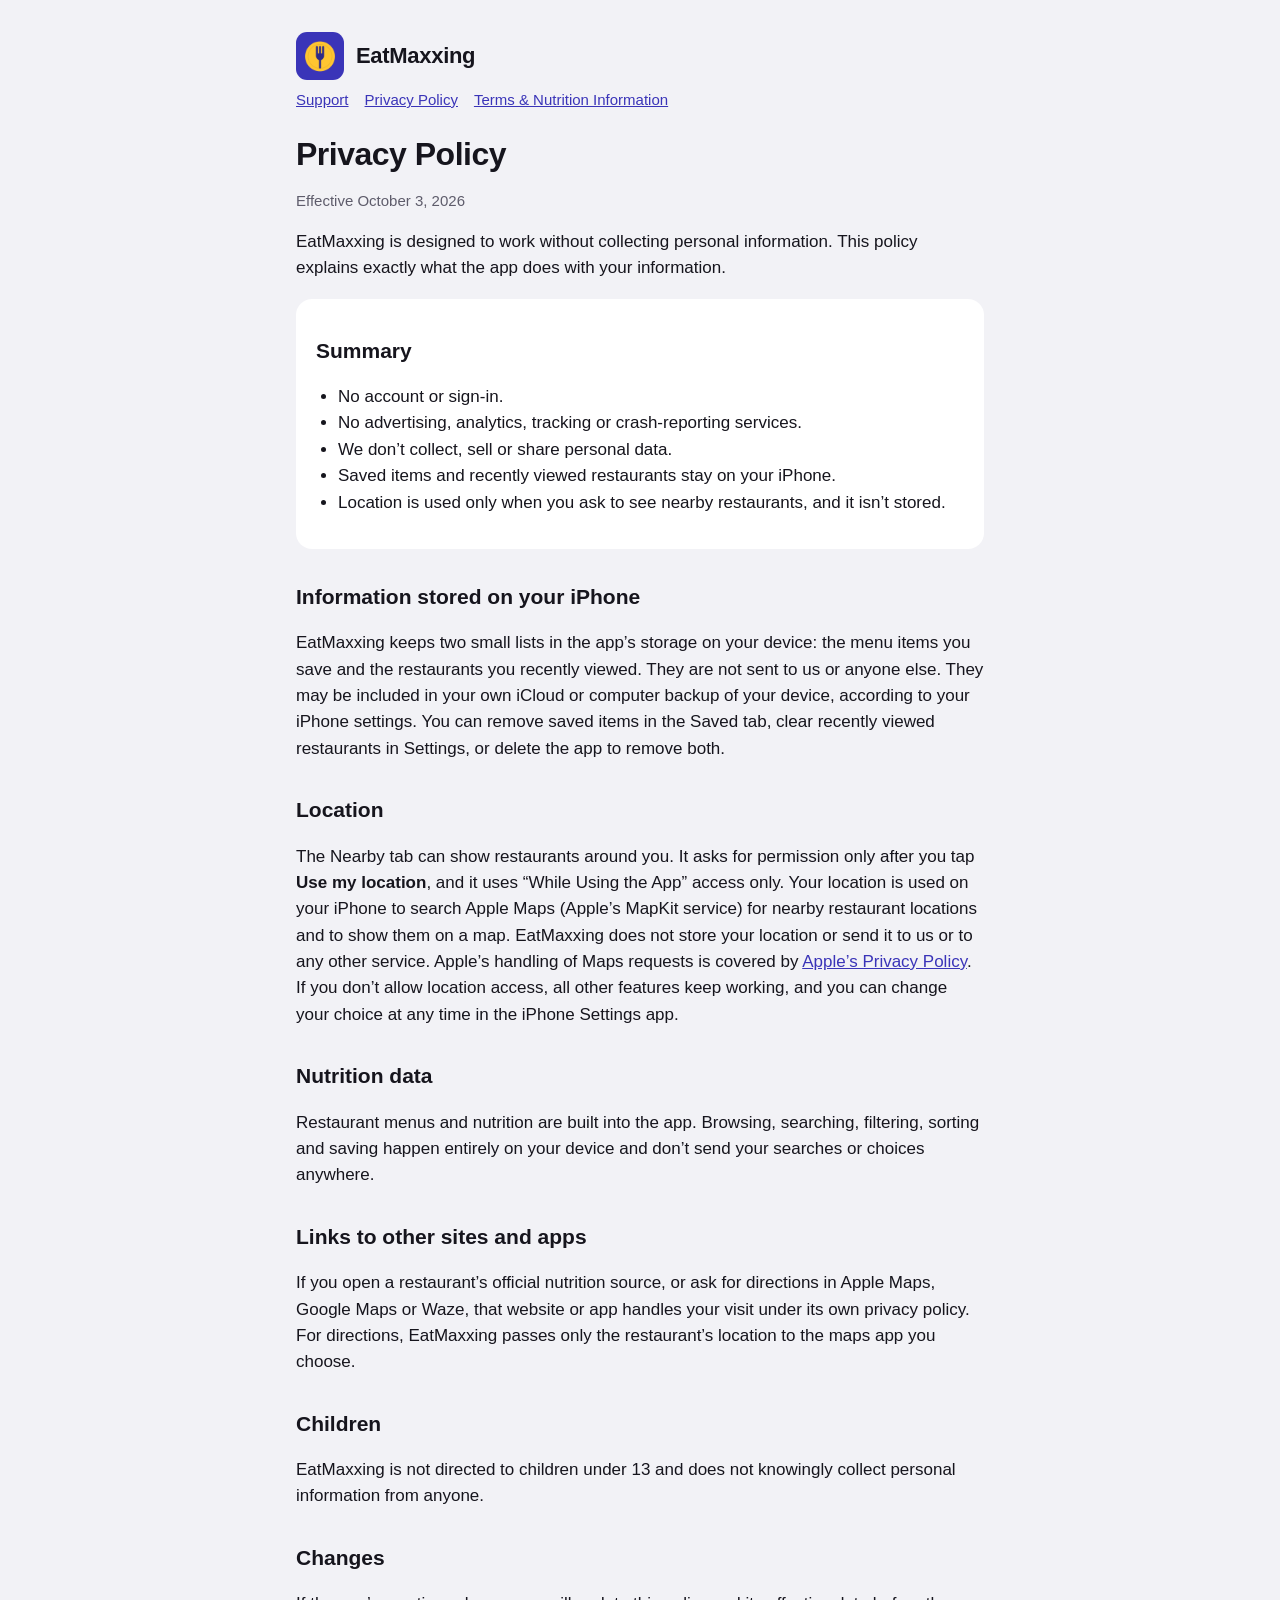
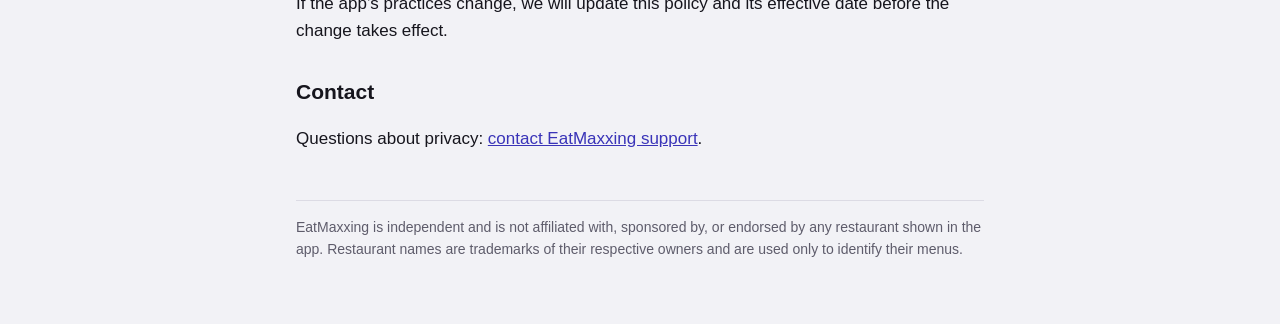
==== privacy.html @ 1b95619a "Publish EatMaxxing support, privacy and terms pages Co-Authored-By: Claude Opus 5.5 <noreply@anthrop" ====
<!doctype html>
<html lang="en">
<head>
<meta charset="utf-8">
<meta name="viewport" content="width=device-width, initial-scale=1">
<title>EatMaxxing Privacy Policy</title>
<meta name="description" content="How the EatMaxxing iPhone app handles your information.">
<link rel="icon" href="icon.png">
<link rel="stylesheet" href="style.css">
</head>
<body>
<main>
<header><img src="icon.png" alt=""><a href="index.html">EatMaxxing</a></header>
<nav><a href="support.html">Support</a><a href="privacy.html">Privacy Policy</a><a href="terms.html">Terms &amp; Nutrition Information</a></nav>
<h1>Privacy Policy</h1>
<p class="muted">Effective October 3, 2026</p>
<p>EatMaxxing is designed to work without collecting personal information. This policy explains exactly what the app does with your information.</p>
<section class="card">
<h2>Summary</h2>
<ul>
<li>No account or sign-in.</li>
<li>No advertising, analytics, tracking or crash-reporting services.</li>
<li>We don’t collect, sell or share personal data.</li>
<li>Saved items and recently viewed restaurants stay on your iPhone.</li>
<li>Location is used only when you ask to see nearby restaurants, and it isn’t stored.</li>
</ul>
</section>
<h2>Information stored on your iPhone</h2>
<p>EatMaxxing keeps two small lists in the app’s storage on your device: the menu items you save and the restaurants you recently viewed. They are not sent to us or anyone else. They may be included in your own iCloud or computer backup of your device, according to your iPhone settings. You can remove saved items in the Saved tab, clear recently viewed restaurants in Settings, or delete the app to remove both.</p>
<h2>Location</h2>
<p>The Nearby tab can show restaurants around you. It asks for permission only after you tap <strong>Use my location</strong>, and it uses “While Using the App” access only. Your location is used on your iPhone to search Apple Maps (Apple’s MapKit service) for nearby restaurant locations and to show them on a map. EatMaxxing does not store your location or send it to us or to any other service. Apple’s handling of Maps requests is covered by <a href="https://www.apple.com/legal/privacy/">Apple’s Privacy Policy</a>. If you don’t allow location access, all other features keep working, and you can change your choice at any time in the iPhone Settings app.</p>
<h2>Nutrition data</h2>
<p>Restaurant menus and nutrition are built into the app. Browsing, searching, filtering, sorting and saving happen entirely on your device and don’t send your searches or choices anywhere.</p>
<h2>Links to other sites and apps</h2>
<p>If you open a restaurant’s official nutrition source, or ask for directions in Apple Maps, Google Maps or Waze, that website or app handles your visit under its own privacy policy. For directions, EatMaxxing passes only the restaurant’s location to the maps app you choose.</p>
<h2>Children</h2>
<p>EatMaxxing is not directed to children under 13 and does not knowingly collect personal information from anyone.</p>
<h2>Changes</h2>
<p>If the app’s practices change, we will update this policy and its effective date before the change takes effect.</p>
<h2>Contact</h2>
<p>Questions about privacy: <a href="support.html">contact EatMaxxing support</a>.</p>
<footer>EatMaxxing is independent and is not affiliated with, sponsored by, or endorsed by any restaurant shown in the app. Restaurant names are trademarks of their respective owners and are used only to identify their menus.</footer>
</main></body></html>
---- style.css ----
:root { --bg: #F2F2F6; --card: #FFFFFF; --text: #16151D; --muted: #5E5C6B; --line: #DCDBE4; --accent: #3A34B8; --yolk: #FFC531; }
@media (prefers-color-scheme: dark) { :root { --bg: #000000; --card: #17161D; --text: #F5F4FA; --muted: #A6A4B6; --line: #2E2D38; --accent: #B4AFFF; } }
* { box-sizing: border-box; }
body { margin: 0; background: var(--bg); color: var(--text); font: 17px/1.55 -apple-system, BlinkMacSystemFont, "SF Pro Text", "Helvetica Neue", Arial, sans-serif; -webkit-text-size-adjust: 100%; }
main { max-width: 720px; margin: 0 auto; padding: 32px 16px 64px; }
header { display: flex; align-items: center; gap: 12px; margin-bottom: 8px; }
header img { width: 48px; height: 48px; border-radius: 11px; }
header a { color: var(--text); text-decoration: none; font-weight: 800; font-size: 22px; letter-spacing: -0.3px; }
nav { display: flex; flex-wrap: wrap; gap: 16px; margin: 0 0 24px; font-size: 15px; }
h1 { font-size: 32px; line-height: 1.2; margin: 24px 0 4px; letter-spacing: -0.5px; }
h2 { font-size: 21px; margin: 32px 0 8px; }
p, li { color: var(--text); }
.muted { color: var(--muted); font-size: 15px; }
a { color: var(--accent); }
section.card { background: var(--card); border-radius: 16px; padding: 4px 20px 16px; margin: 16px 0; }
ul { padding-left: 22px; }
footer { margin-top: 48px; border-top: 1px solid var(--line); padding-top: 16px; font-size: 14px; color: var(--muted); }
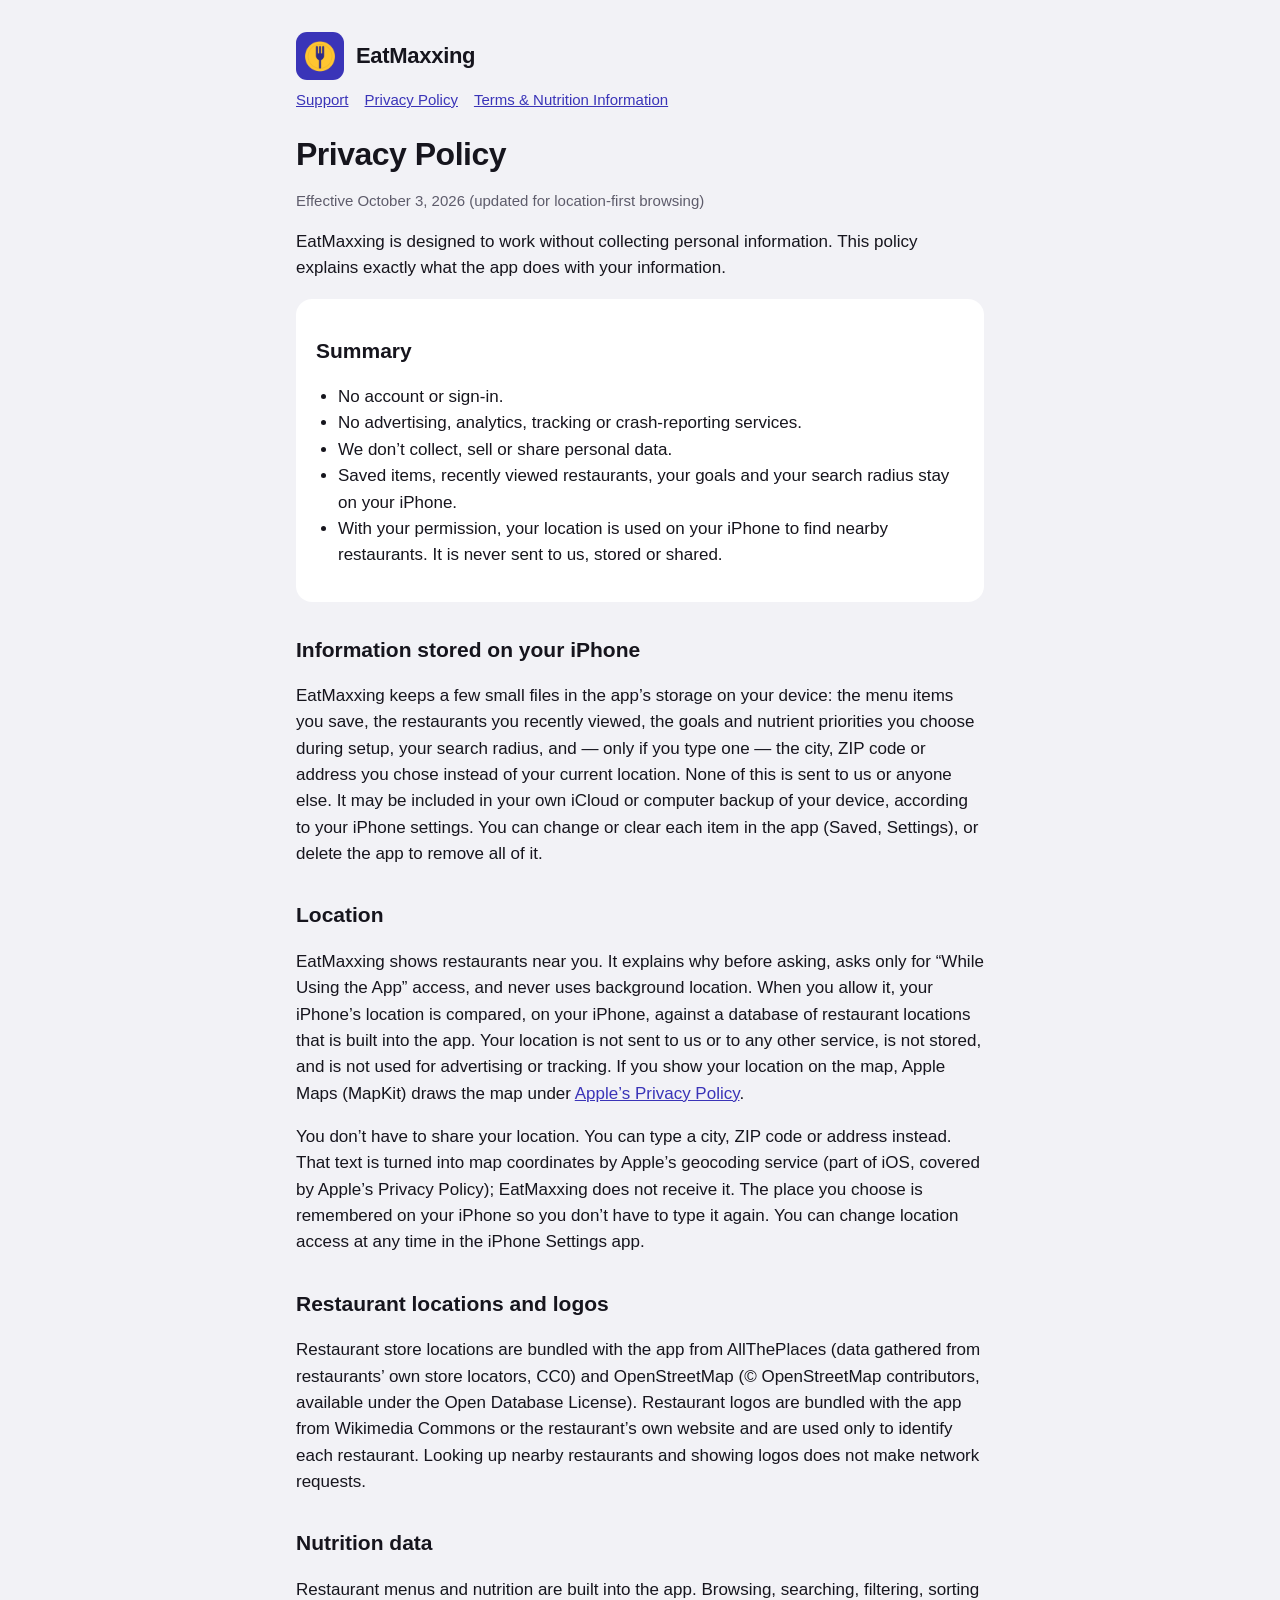
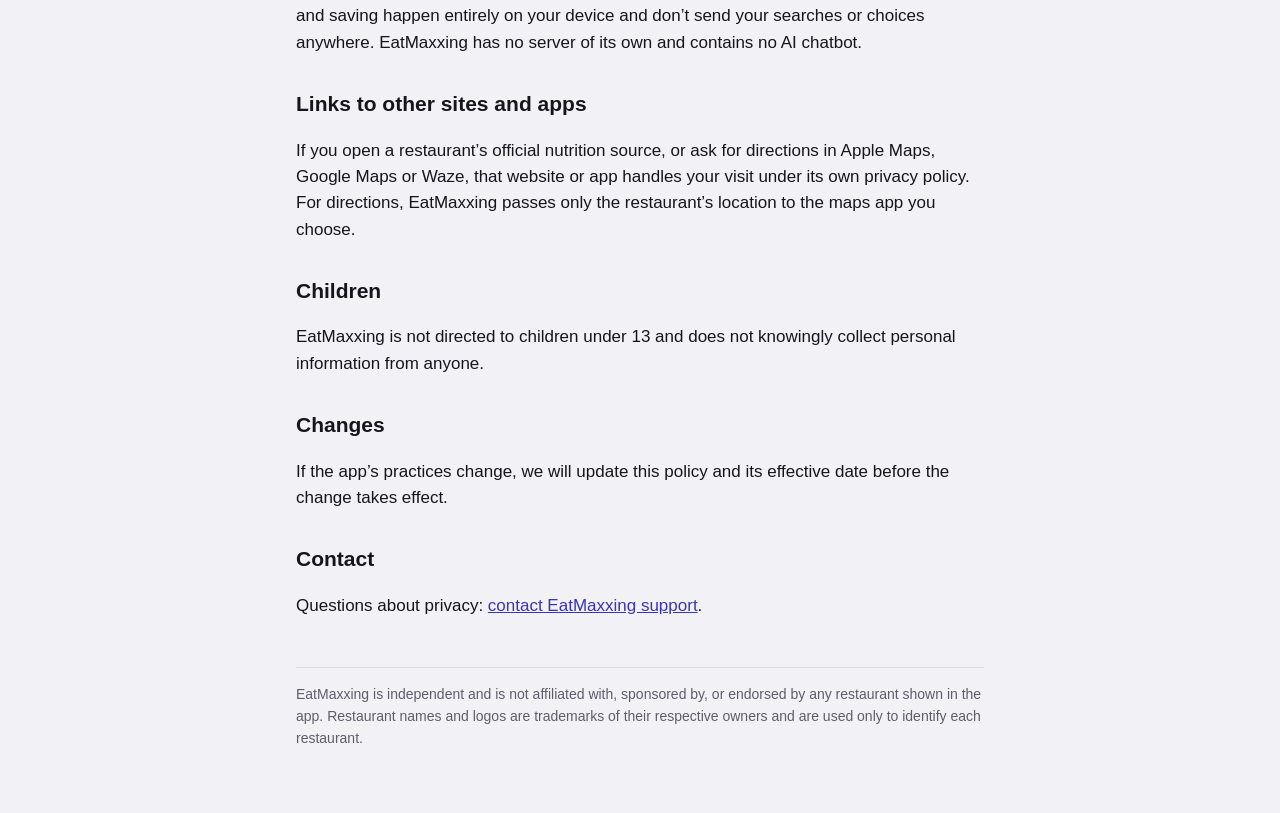
==== commit feb1a0c2: "Update for location-first EatMaxxing: privacy (on-device location, typed places, goals), support FAQ" ====
--- a/privacy.html
+++ b/privacy.html
@@ -13,7 +13,7 @@
 <header><img src="icon.png" alt=""><a href="index.html">EatMaxxing</a></header>
 <nav><a href="support.html">Support</a><a href="privacy.html">Privacy Policy</a><a href="terms.html">Terms &amp; Nutrition Information</a></nav>
 <h1>Privacy Policy</h1>
-<p class="muted">Effective October 3, 2026</p>
+<p class="muted">Effective October 3, 2026 (updated for location-first browsing)</p>
 <p>EatMaxxing is designed to work without collecting personal information. This policy explains exactly what the app does with your information.</p>
 <section class="card">
 <h2>Summary</h2>
@@ -21,16 +21,19 @@
 <li>No account or sign-in.</li>
 <li>No advertising, analytics, tracking or crash-reporting services.</li>
 <li>We don’t collect, sell or share personal data.</li>
-<li>Saved items and recently viewed restaurants stay on your iPhone.</li>
-<li>Location is used only when you ask to see nearby restaurants, and it isn’t stored.</li>
+<li>Saved items, recently viewed restaurants, your goals and your search radius stay on your iPhone.</li>
+<li>With your permission, your location is used on your iPhone to find nearby restaurants. It is never sent to us, stored or shared.</li>
 </ul>
 </section>
 <h2>Information stored on your iPhone</h2>
-<p>EatMaxxing keeps two small lists in the app’s storage on your device: the menu items you save and the restaurants you recently viewed. They are not sent to us or anyone else. They may be included in your own iCloud or computer backup of your device, according to your iPhone settings. You can remove saved items in the Saved tab, clear recently viewed restaurants in Settings, or delete the app to remove both.</p>
+<p>EatMaxxing keeps a few small files in the app’s storage on your device: the menu items you save, the restaurants you recently viewed, the goals and nutrient priorities you choose during setup, your search radius, and — only if you type one — the city, ZIP code or address you chose instead of your current location. None of this is sent to us or anyone else. It may be included in your own iCloud or computer backup of your device, according to your iPhone settings. You can change or clear each item in the app (Saved, Settings), or delete the app to remove all of it.</p>
 <h2>Location</h2>
-<p>The Nearby tab can show restaurants around you. It asks for permission only after you tap <strong>Use my location</strong>, and it uses “While Using the App” access only. Your location is used on your iPhone to search Apple Maps (Apple’s MapKit service) for nearby restaurant locations and to show them on a map. EatMaxxing does not store your location or send it to us or to any other service. Apple’s handling of Maps requests is covered by <a href="https://www.apple.com/legal/privacy/">Apple’s Privacy Policy</a>. If you don’t allow location access, all other features keep working, and you can change your choice at any time in the iPhone Settings app.</p>
+<p>EatMaxxing shows restaurants near you. It explains why before asking, asks only for “While Using the App” access, and never uses background location. When you allow it, your iPhone’s location is compared, on your iPhone, against a database of restaurant locations that is built into the app. Your location is not sent to us or to any other service, is not stored, and is not used for advertising or tracking. If you show your location on the map, Apple Maps (MapKit) draws the map under <a href="https://www.apple.com/legal/privacy/">Apple’s Privacy Policy</a>.</p>
+<p>You don’t have to share your location. You can type a city, ZIP code or address instead. That text is turned into map coordinates by Apple’s geocoding service (part of iOS, covered by Apple’s Privacy Policy); EatMaxxing does not receive it. The place you choose is remembered on your iPhone so you don’t have to type it again. You can change location access at any time in the iPhone Settings app.</p>
+<h2>Restaurant locations and logos</h2>
+<p>Restaurant store locations are bundled with the app from AllThePlaces (data gathered from restaurants’ own store locators, CC0) and OpenStreetMap (© OpenStreetMap contributors, available under the Open Database License). Restaurant logos are bundled with the app from Wikimedia Commons or the restaurant’s own website and are used only to identify each restaurant. Looking up nearby restaurants and showing logos does not make network requests.</p>
 <h2>Nutrition data</h2>
-<p>Restaurant menus and nutrition are built into the app. Browsing, searching, filtering, sorting and saving happen entirely on your device and don’t send your searches or choices anywhere.</p>
+<p>Restaurant menus and nutrition are built into the app. Browsing, searching, filtering, sorting and saving happen entirely on your device and don’t send your searches or choices anywhere. EatMaxxing has no server of its own and contains no AI chatbot.</p>
 <h2>Links to other sites and apps</h2>
 <p>If you open a restaurant’s official nutrition source, or ask for directions in Apple Maps, Google Maps or Waze, that website or app handles your visit under its own privacy policy. For directions, EatMaxxing passes only the restaurant’s location to the maps app you choose.</p>
 <h2>Children</h2>
@@ -39,5 +42,5 @@
 <p>If the app’s practices change, we will update this policy and its effective date before the change takes effect.</p>
 <h2>Contact</h2>
 <p>Questions about privacy: <a href="support.html">contact EatMaxxing support</a>.</p>
-<footer>EatMaxxing is independent and is not affiliated with, sponsored by, or endorsed by any restaurant shown in the app. Restaurant names are trademarks of their respective owners and are used only to identify their menus.</footer>
+<footer>EatMaxxing is independent and is not affiliated with, sponsored by, or endorsed by any restaurant shown in the app. Restaurant names and logos are trademarks of their respective owners and are used only to identify each restaurant.</footer>
 </main></body></html>
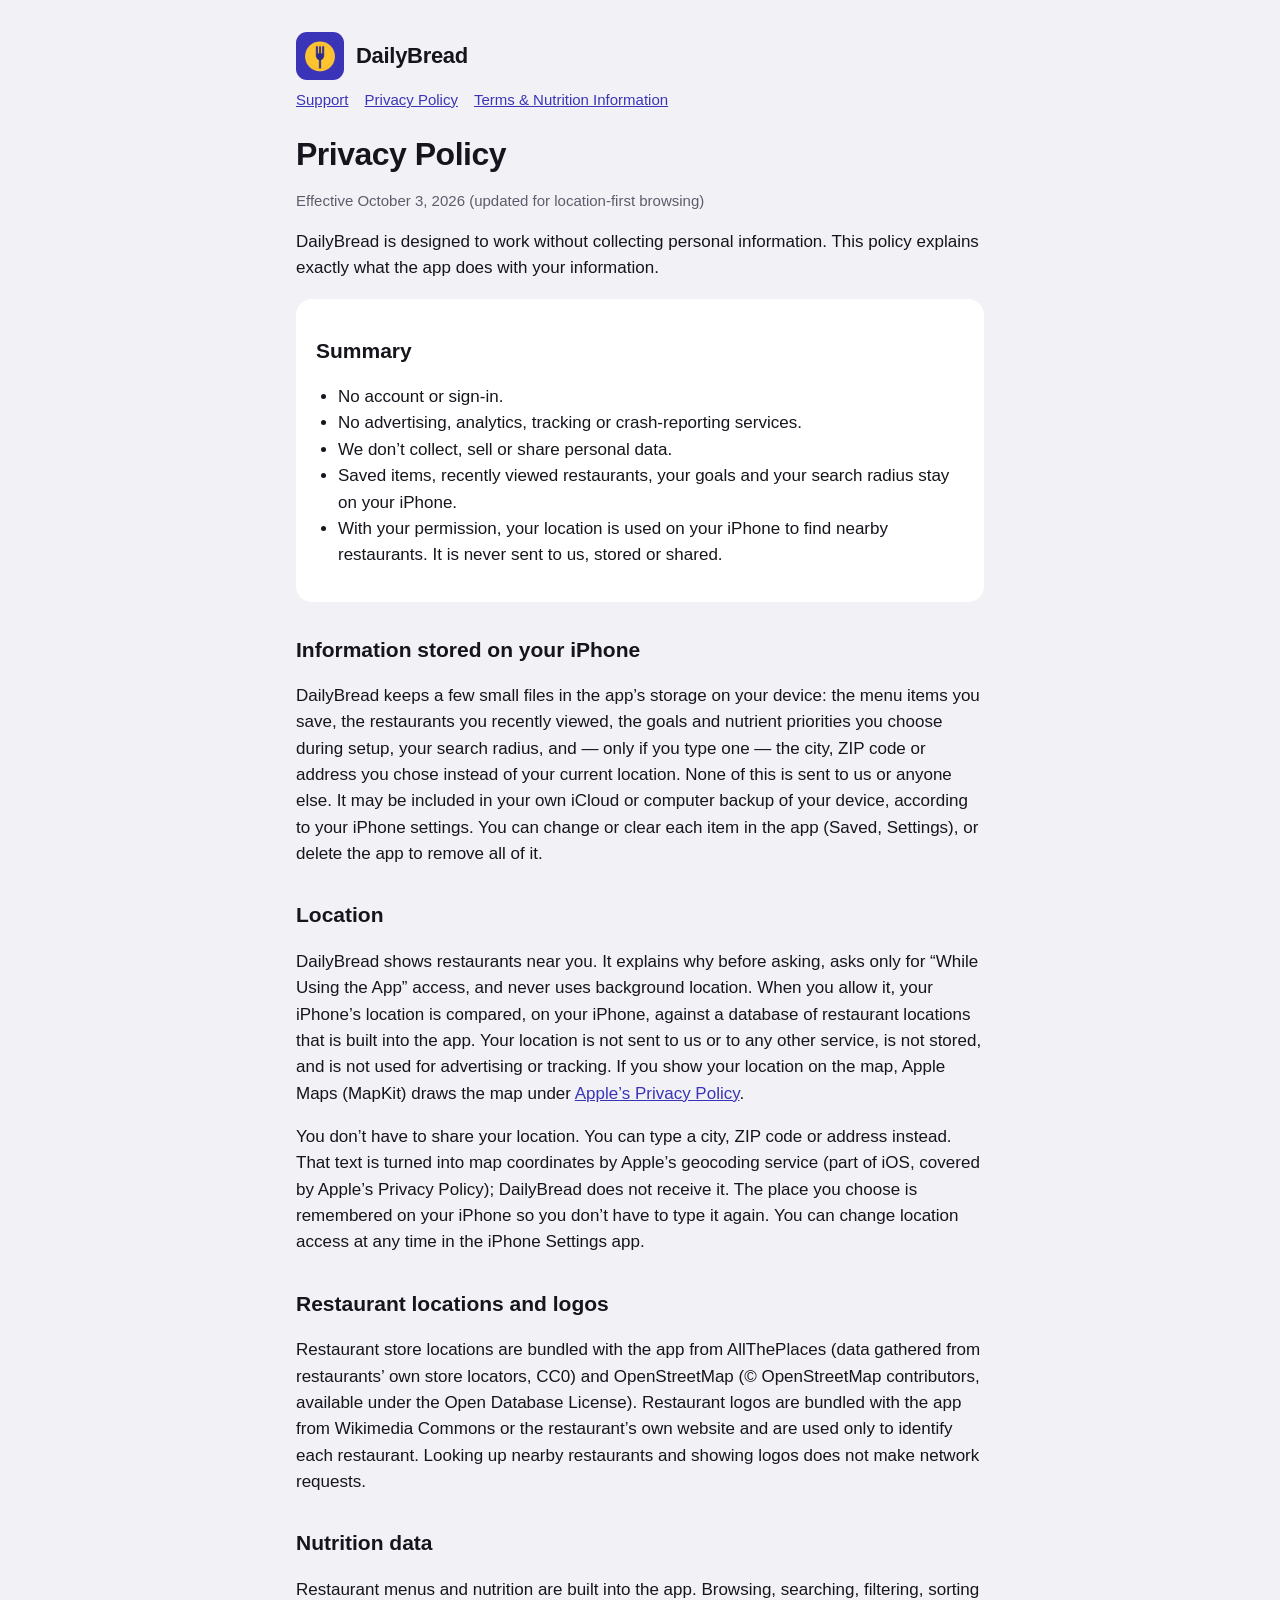
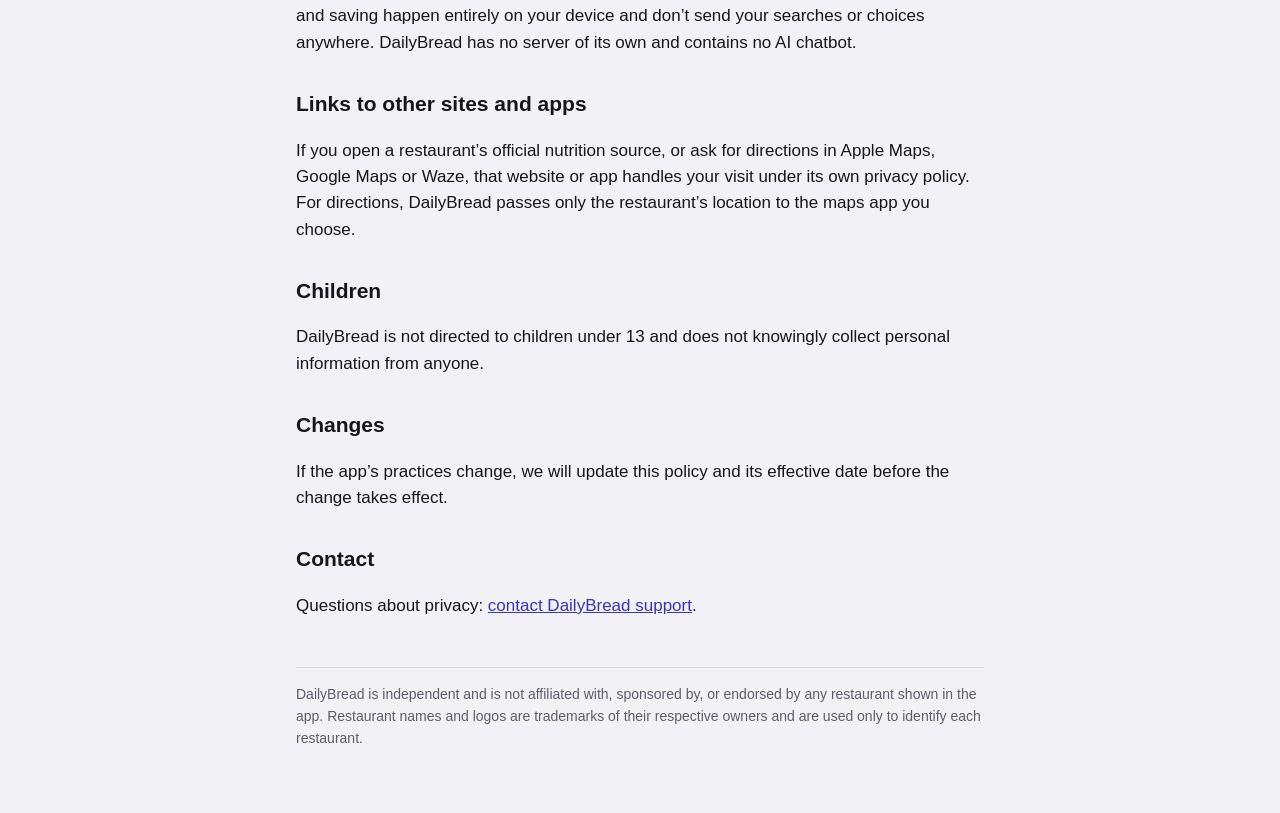
==== commit 2cd89263: "Rename privacy policy branding to DailyBread" ====
--- a/privacy.html
+++ b/privacy.html
@@ -3,18 +3,18 @@
 <head>
 <meta charset="utf-8">
 <meta name="viewport" content="width=device-width, initial-scale=1">
-<title>EatMaxxing Privacy Policy</title>
-<meta name="description" content="How the EatMaxxing iPhone app handles your information.">
+<title>DailyBread Privacy Policy</title>
+<meta name="description" content="How the DailyBread iPhone app handles your information.">
 <link rel="icon" href="icon.png">
 <link rel="stylesheet" href="style.css">
 </head>
 <body>
 <main>
-<header><img src="icon.png" alt=""><a href="index.html">EatMaxxing</a></header>
+<header><img src="icon.png" alt=""><a href="index.html">DailyBread</a></header>
 <nav><a href="support.html">Support</a><a href="privacy.html">Privacy Policy</a><a href="terms.html">Terms &amp; Nutrition Information</a></nav>
 <h1>Privacy Policy</h1>
 <p class="muted">Effective October 3, 2026 (updated for location-first browsing)</p>
-<p>EatMaxxing is designed to work without collecting personal information. This policy explains exactly what the app does with your information.</p>
+<p>DailyBread is designed to work without collecting personal information. This policy explains exactly what the app does with your information.</p>
 <section class="card">
 <h2>Summary</h2>
 <ul>
@@ -26,21 +26,21 @@
 </ul>
 </section>
 <h2>Information stored on your iPhone</h2>
-<p>EatMaxxing keeps a few small files in the app’s storage on your device: the menu items you save, the restaurants you recently viewed, the goals and nutrient priorities you choose during setup, your search radius, and — only if you type one — the city, ZIP code or address you chose instead of your current location. None of this is sent to us or anyone else. It may be included in your own iCloud or computer backup of your device, according to your iPhone settings. You can change or clear each item in the app (Saved, Settings), or delete the app to remove all of it.</p>
+<p>DailyBread keeps a few small files in the app’s storage on your device: the menu items you save, the restaurants you recently viewed, the goals and nutrient priorities you choose during setup, your search radius, and — only if you type one — the city, ZIP code or address you chose instead of your current location. None of this is sent to us or anyone else. It may be included in your own iCloud or computer backup of your device, according to your iPhone settings. You can change or clear each item in the app (Saved, Settings), or delete the app to remove all of it.</p>
 <h2>Location</h2>
-<p>EatMaxxing shows restaurants near you. It explains why before asking, asks only for “While Using the App” access, and never uses background location. When you allow it, your iPhone’s location is compared, on your iPhone, against a database of restaurant locations that is built into the app. Your location is not sent to us or to any other service, is not stored, and is not used for advertising or tracking. If you show your location on the map, Apple Maps (MapKit) draws the map under <a href="https://www.apple.com/legal/privacy/">Apple’s Privacy Policy</a>.</p>
-<p>You don’t have to share your location. You can type a city, ZIP code or address instead. That text is turned into map coordinates by Apple’s geocoding service (part of iOS, covered by Apple’s Privacy Policy); EatMaxxing does not receive it. The place you choose is remembered on your iPhone so you don’t have to type it again. You can change location access at any time in the iPhone Settings app.</p>
+<p>DailyBread shows restaurants near you. It explains why before asking, asks only for “While Using the App” access, and never uses background location. When you allow it, your iPhone’s location is compared, on your iPhone, against a database of restaurant locations that is built into the app. Your location is not sent to us or to any other service, is not stored, and is not used for advertising or tracking. If you show your location on the map, Apple Maps (MapKit) draws the map under <a href="https://www.apple.com/legal/privacy/">Apple’s Privacy Policy</a>.</p>
+<p>You don’t have to share your location. You can type a city, ZIP code or address instead. That text is turned into map coordinates by Apple’s geocoding service (part of iOS, covered by Apple’s Privacy Policy); DailyBread does not receive it. The place you choose is remembered on your iPhone so you don’t have to type it again. You can change location access at any time in the iPhone Settings app.</p>
 <h2>Restaurant locations and logos</h2>
 <p>Restaurant store locations are bundled with the app from AllThePlaces (data gathered from restaurants’ own store locators, CC0) and OpenStreetMap (© OpenStreetMap contributors, available under the Open Database License). Restaurant logos are bundled with the app from Wikimedia Commons or the restaurant’s own website and are used only to identify each restaurant. Looking up nearby restaurants and showing logos does not make network requests.</p>
 <h2>Nutrition data</h2>
-<p>Restaurant menus and nutrition are built into the app. Browsing, searching, filtering, sorting and saving happen entirely on your device and don’t send your searches or choices anywhere. EatMaxxing has no server of its own and contains no AI chatbot.</p>
+<p>Restaurant menus and nutrition are built into the app. Browsing, searching, filtering, sorting and saving happen entirely on your device and don’t send your searches or choices anywhere. DailyBread has no server of its own and contains no AI chatbot.</p>
 <h2>Links to other sites and apps</h2>
-<p>If you open a restaurant’s official nutrition source, or ask for directions in Apple Maps, Google Maps or Waze, that website or app handles your visit under its own privacy policy. For directions, EatMaxxing passes only the restaurant’s location to the maps app you choose.</p>
+<p>If you open a restaurant’s official nutrition source, or ask for directions in Apple Maps, Google Maps or Waze, that website or app handles your visit under its own privacy policy. For directions, DailyBread passes only the restaurant’s location to the maps app you choose.</p>
 <h2>Children</h2>
-<p>EatMaxxing is not directed to children under 13 and does not knowingly collect personal information from anyone.</p>
+<p>DailyBread is not directed to children under 13 and does not knowingly collect personal information from anyone.</p>
 <h2>Changes</h2>
 <p>If the app’s practices change, we will update this policy and its effective date before the change takes effect.</p>
 <h2>Contact</h2>
-<p>Questions about privacy: <a href="support.html">contact EatMaxxing support</a>.</p>
-<footer>EatMaxxing is independent and is not affiliated with, sponsored by, or endorsed by any restaurant shown in the app. Restaurant names and logos are trademarks of their respective owners and are used only to identify each restaurant.</footer>
+<p>Questions about privacy: <a href="support.html">contact DailyBread support</a>.</p>
+<footer>DailyBread is independent and is not affiliated with, sponsored by, or endorsed by any restaurant shown in the app. Restaurant names and logos are trademarks of their respective owners and are used only to identify each restaurant.</footer>
 </main></body></html>
